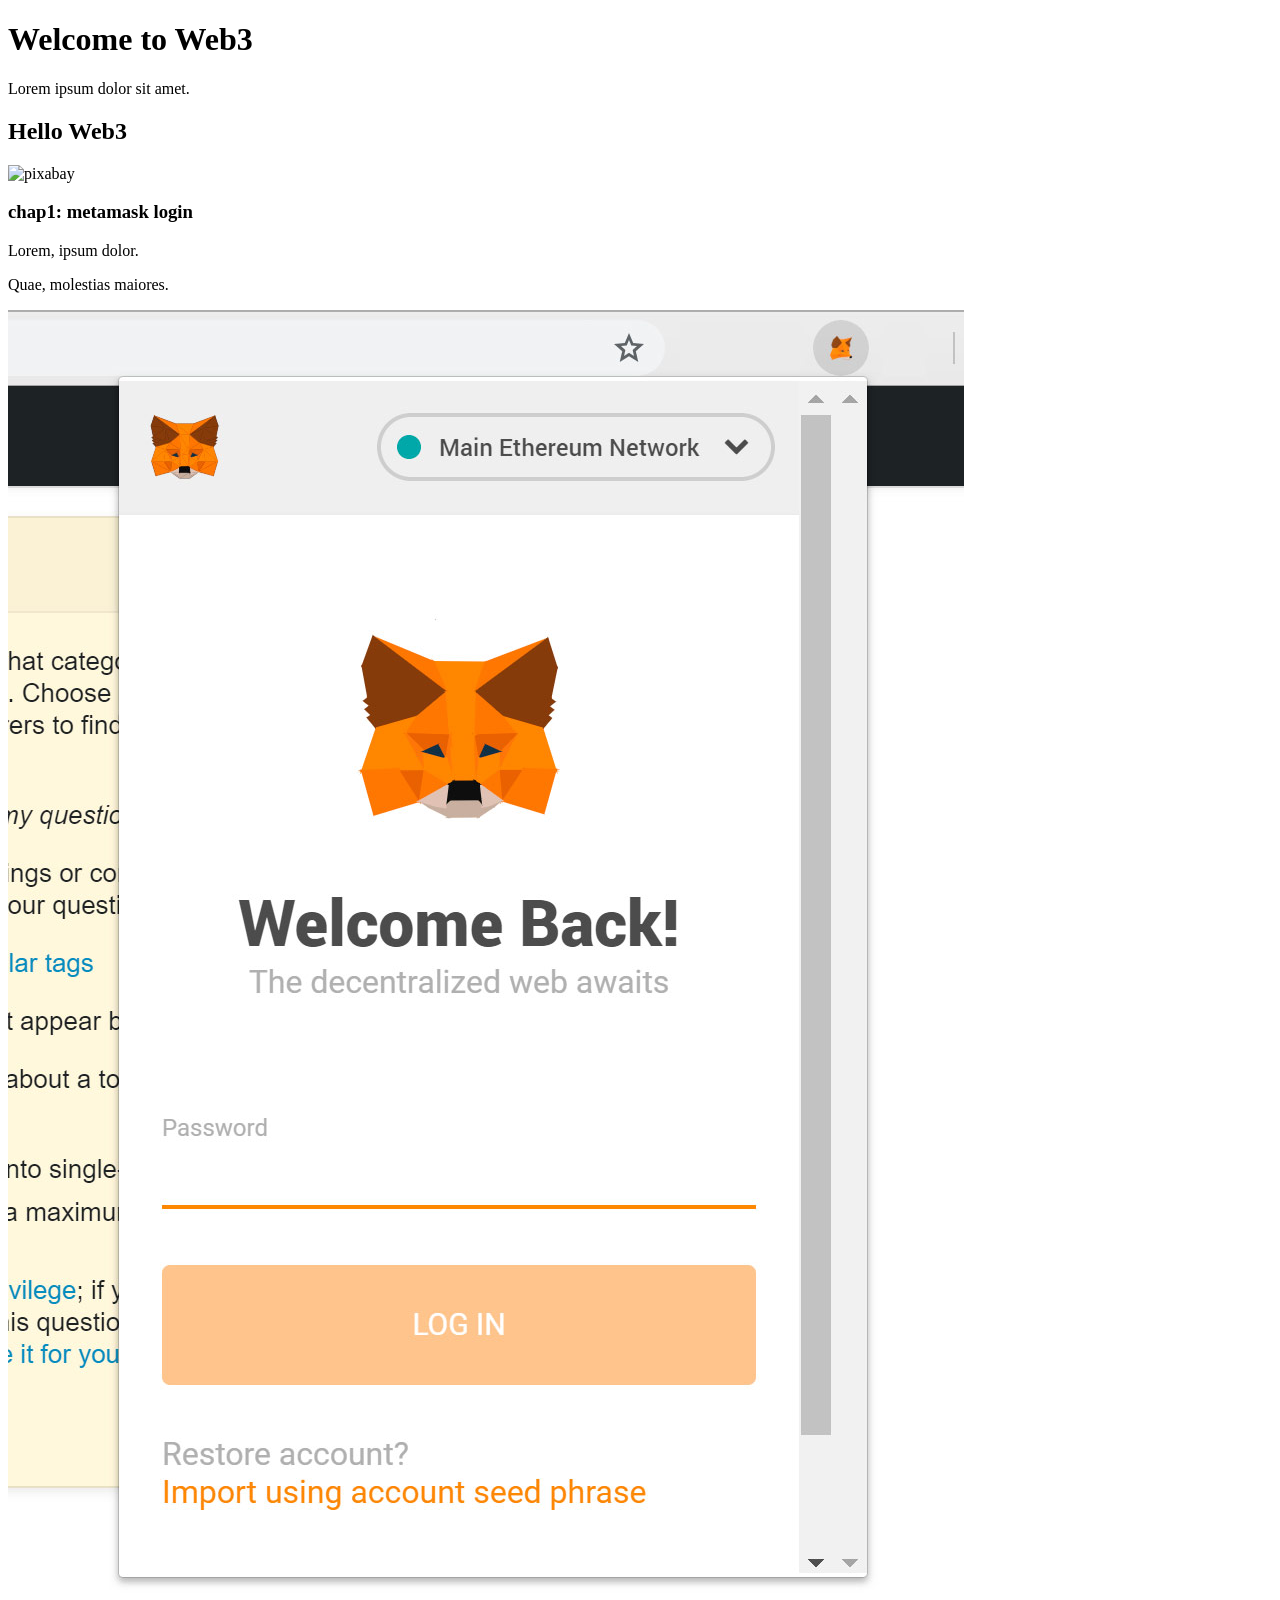
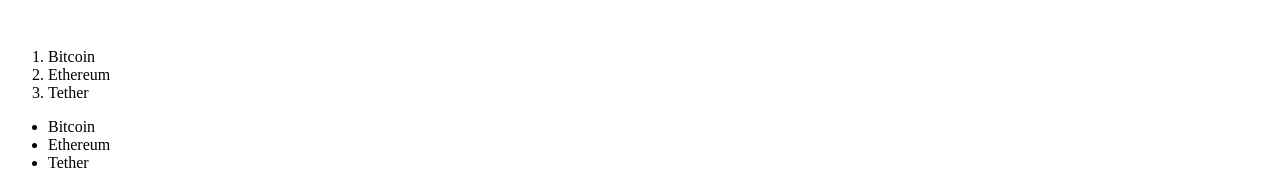
==== index.html @ d6865791 "inserting images" ====
<!DOCTYPE html>
<html lang="en">
<head>
    <meta charset="UTF-8">
    <meta http-equiv="X-UA-Compatible" content="IE=edge">
    <meta name="viewport" content="width=device-width, initial-scale=1.0">
    <title>Web3</title>
</head>
<body>
    <h1>Welcome to Web3</h1>
    <p>Lorem ipsum dolor sit amet.</p>
    <h2>Hello Web3</h2>
    <img src="https://cdn.pixabay.com/photo/2015/04/23/22/00/tree-736885_1280.jpg" alt="pixabay">
    <h3>chap1: metamask login</h3>
    <p>Lorem, ipsum dolor.</p>
    <p>Quae, molestias maiores.</p>
    <img src="./assets/metamask.jpg" alt="Metamask login">
    <ol>
        <li>Bitcoin</li>
        <li>Ethereum</li>
        <li>Tether</li>
    </ol>
    <ul>
        <li>Bitcoin</li>
        <li>Ethereum</li>
        <li>Tether</li>
    </ul>
</body>
</html>
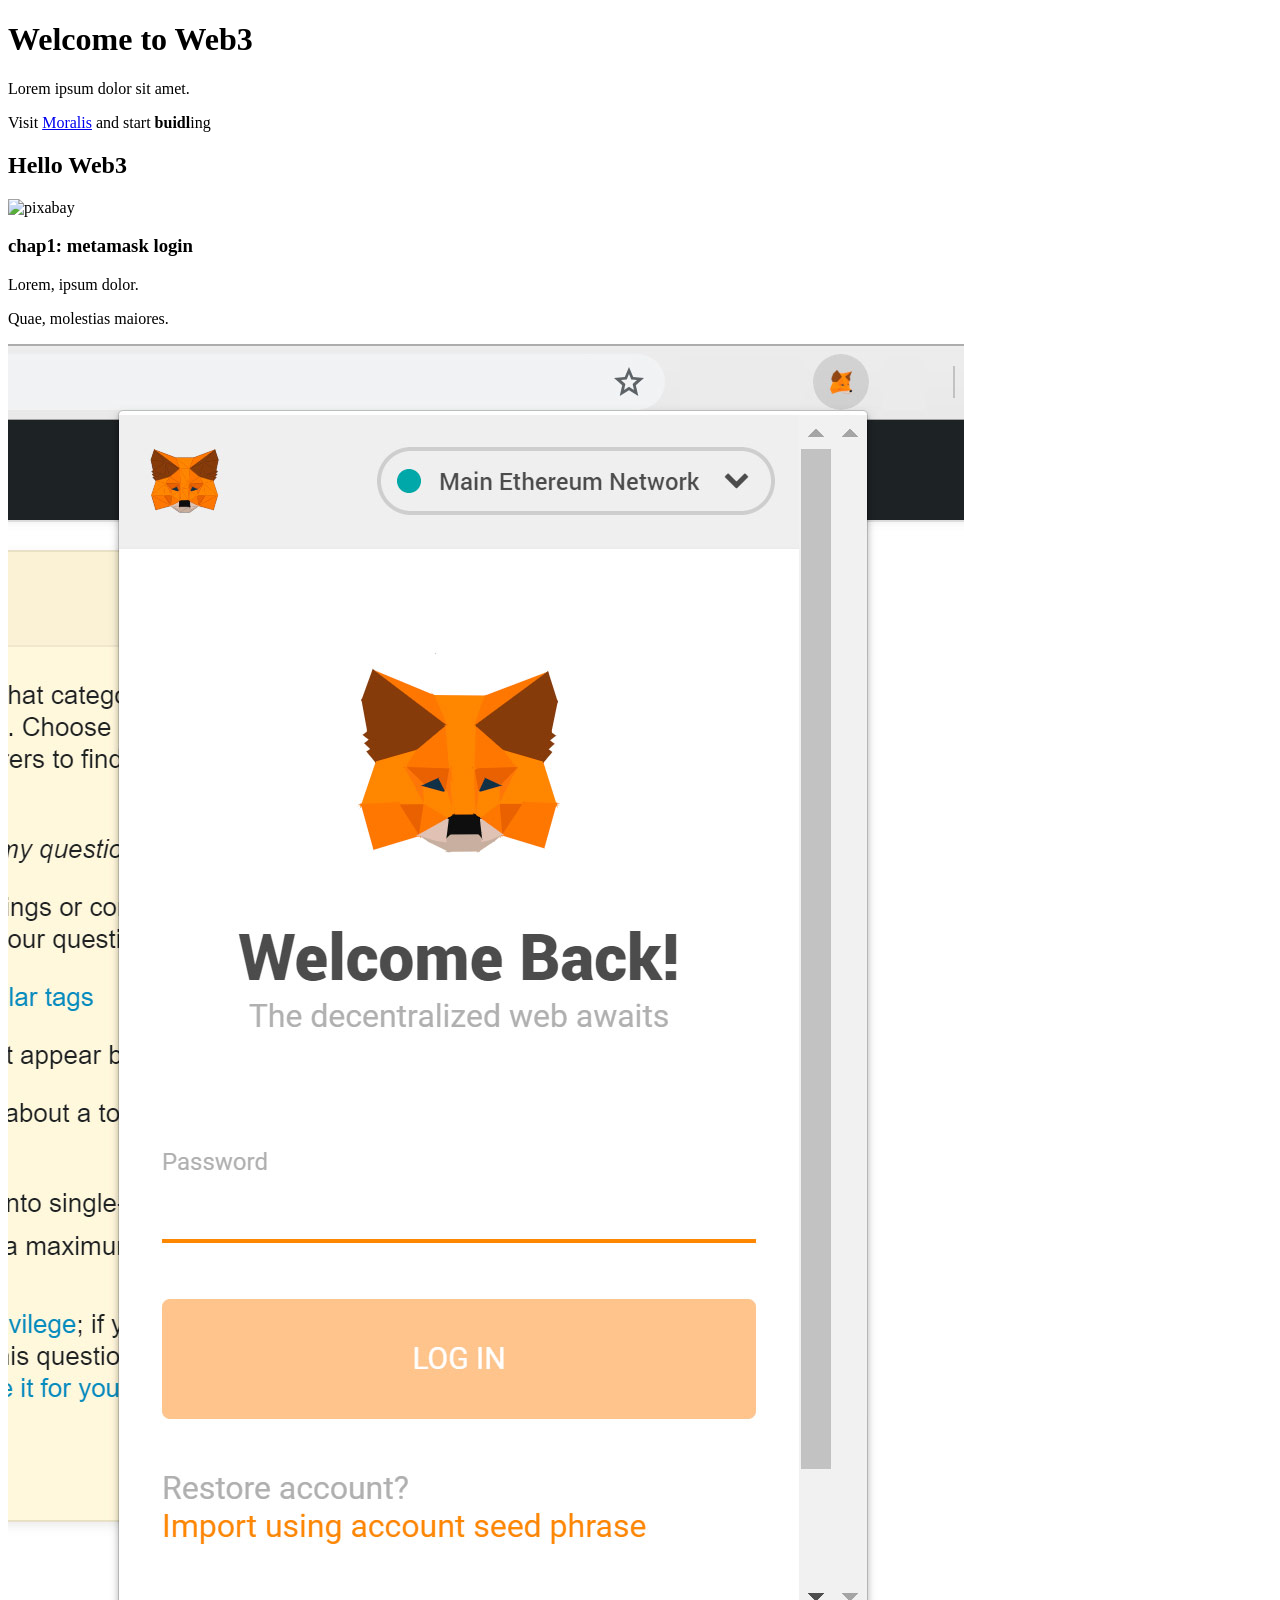
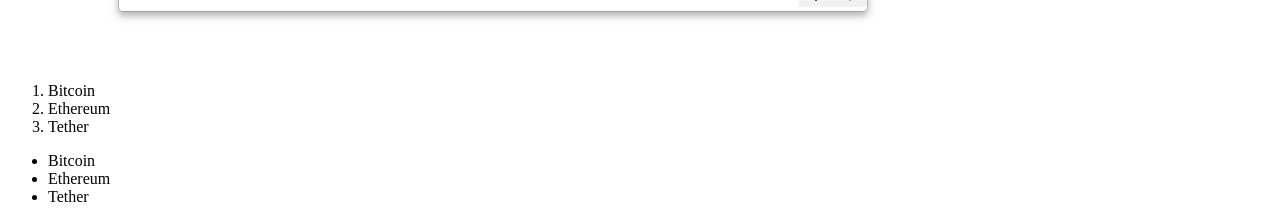
==== commit 219acc68: "links and strong text" ====
--- a/index.html
+++ b/index.html
@@ -9,6 +9,9 @@
 <body>
     <h1>Welcome to Web3</h1>
     <p>Lorem ipsum dolor sit amet.</p>
+    <p>Visit <a href="https://moralis.io" target="_blank">Moralis</a> and start 
+        <strong>buidl</strong>ing
+    </p>
     <h2>Hello Web3</h2>
     <img src="https://cdn.pixabay.com/photo/2015/04/23/22/00/tree-736885_1280.jpg" alt="pixabay">
     <h3>chap1: metamask login</h3>
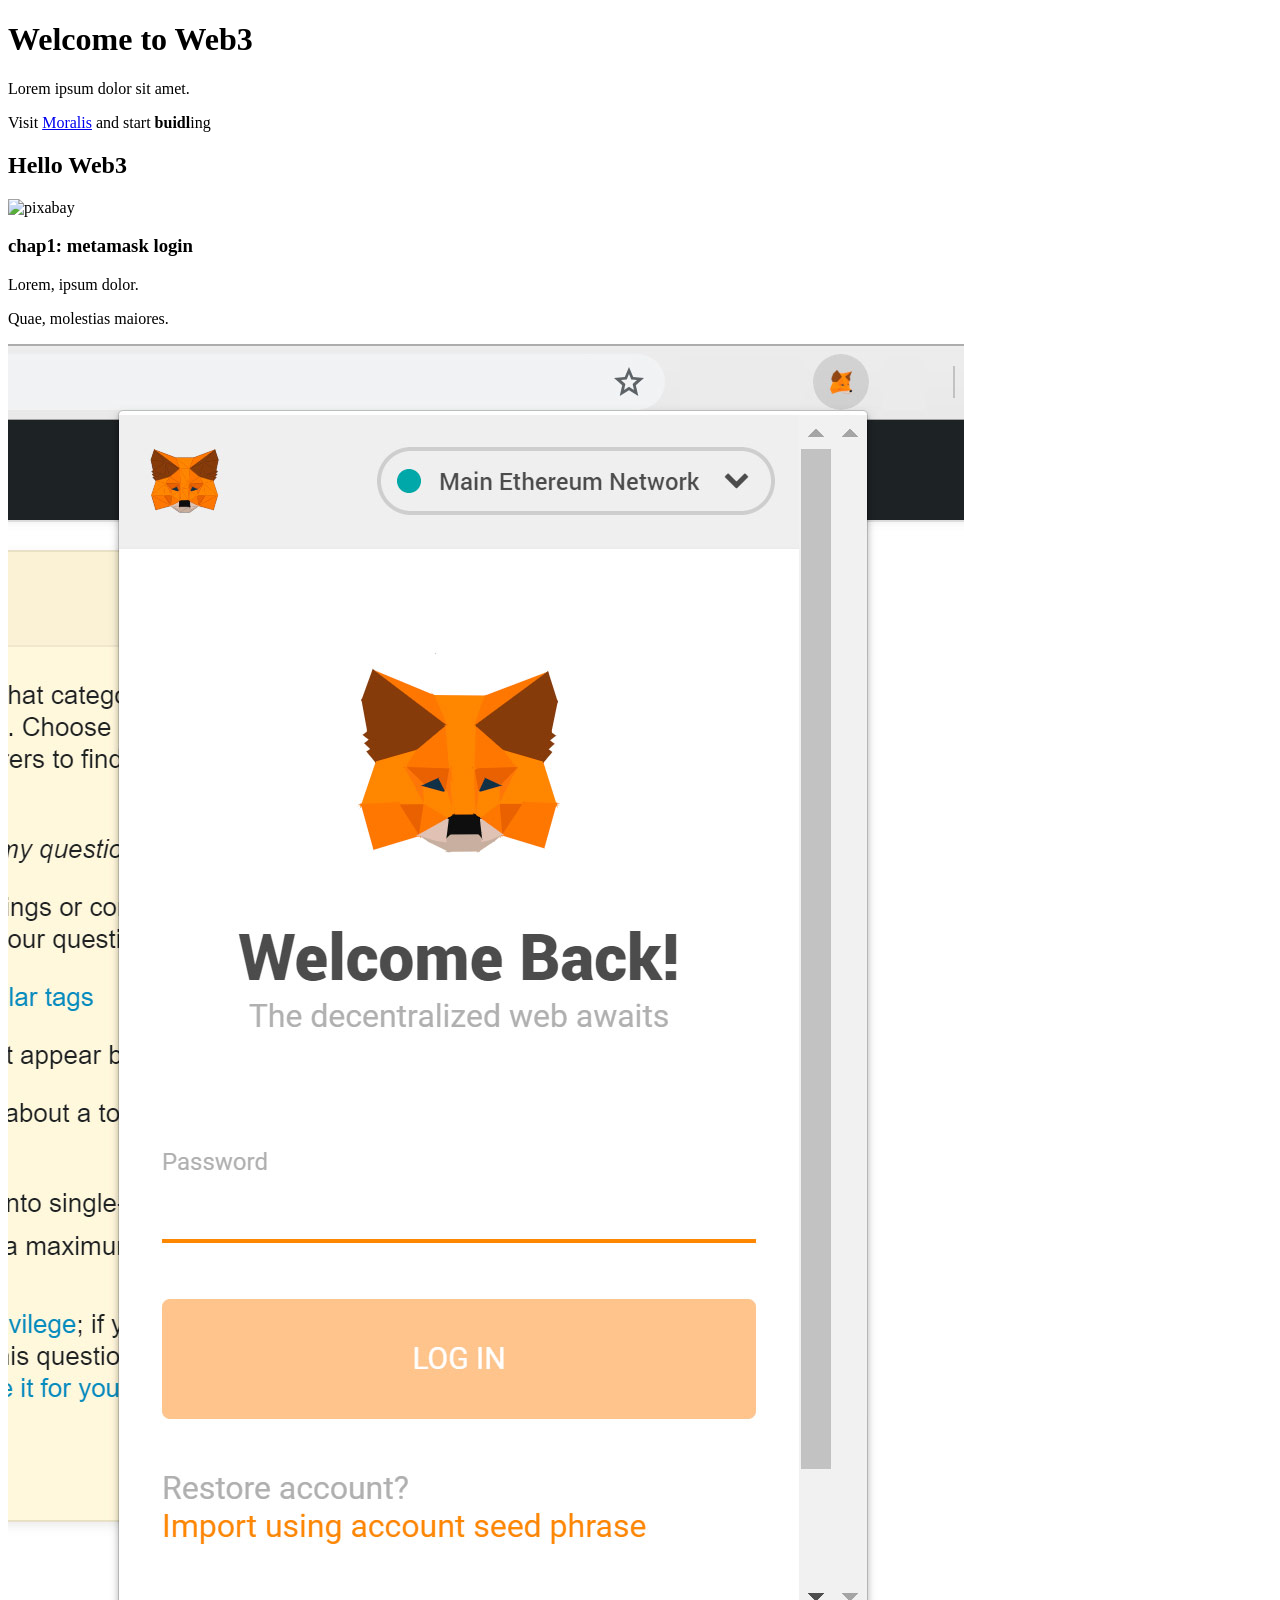
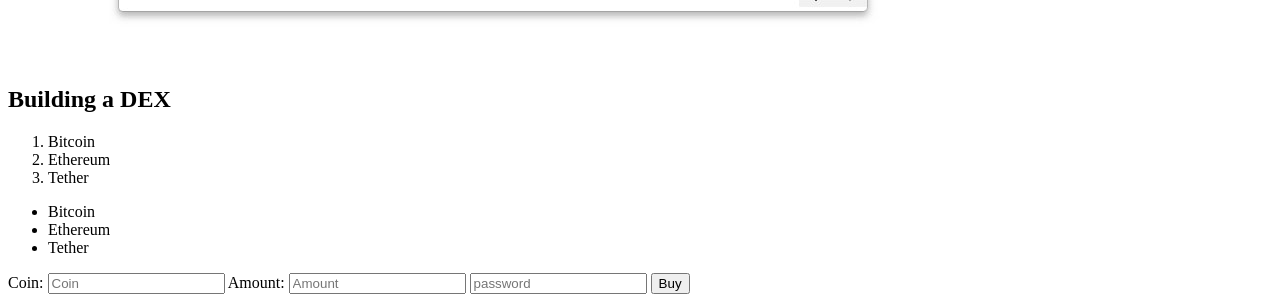
==== commit 46683a67: "forms, passwords, methods." ====
--- a/index.html
+++ b/index.html
@@ -18,6 +18,7 @@
     <p>Lorem, ipsum dolor.</p>
     <p>Quae, molestias maiores.</p>
     <img src="./assets/metamask.jpg" alt="Metamask login">
+    <h2>Building a DEX</h2>
     <ol>
         <li>Bitcoin</li>
         <li>Ethereum</li>
@@ -28,5 +29,16 @@
         <li>Ethereum</li>
         <li>Tether</li>
     </ul>
+    <form action="#" method="GET">
+        <label for="coin">Coin:</label>
+            <input id="coin" type="text" name="CoinName" placeholder="Coin" required />
+        
+        <label>Amount:
+            <input type="number" min="0" name="CoinQuantity" placeholder="Amount" required />
+        </label>
+        <input type="password" name="passowrd" placeholder="password">
+        <button type="submit">Buy</button>
+
+    </form>
 </body>
 </html>
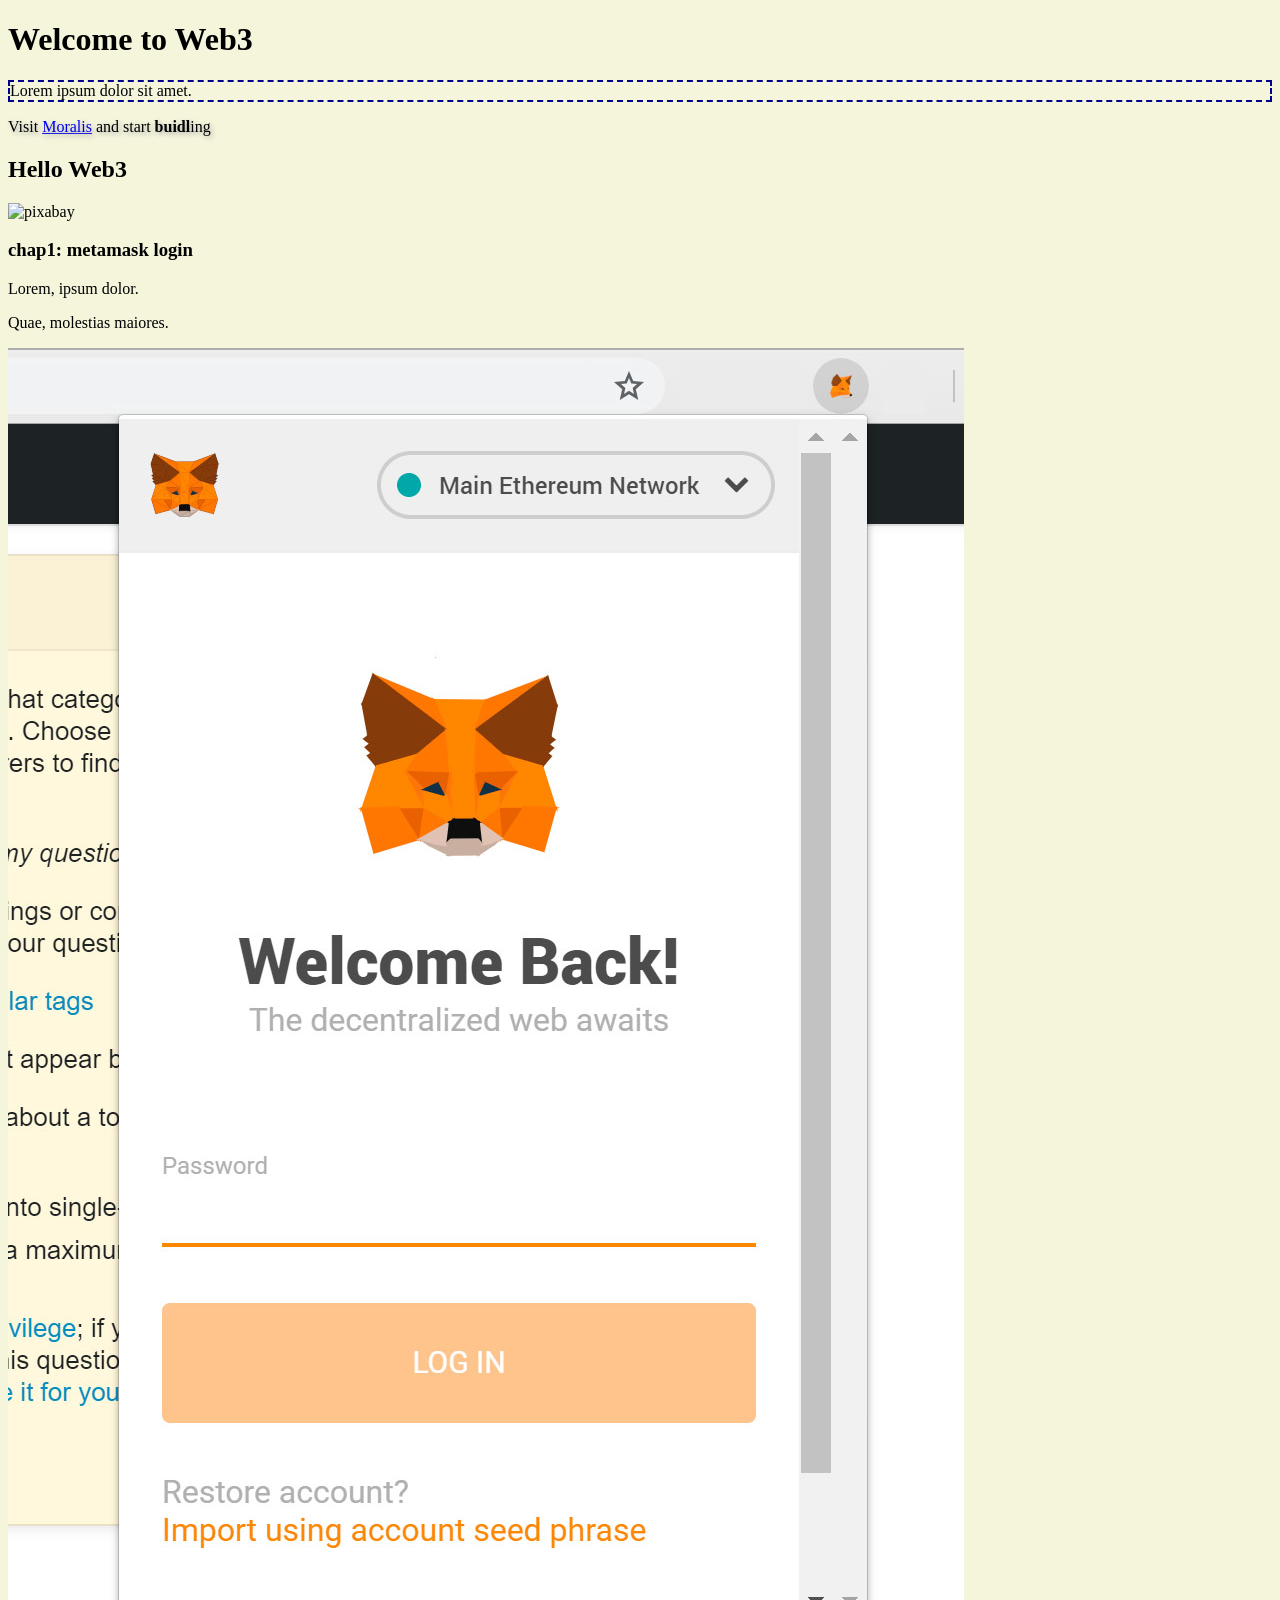
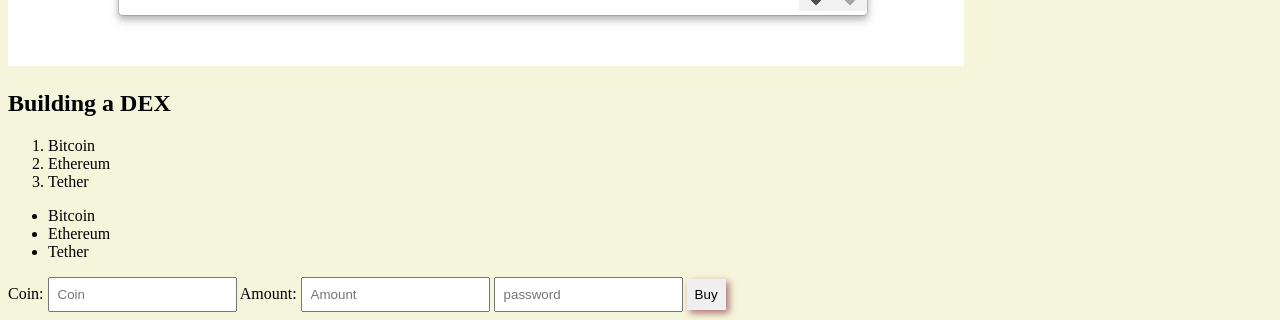
==== commit 42949cb4: "css intro" ====
--- a/index.html
+++ b/index.html
@@ -5,11 +5,12 @@
     <meta http-equiv="X-UA-Compatible" content="IE=edge">
     <meta name="viewport" content="width=device-width, initial-scale=1.0">
     <title>Web3</title>
+    <link rel="stylesheet" href="css/styles.css">
 </head>
 <body>
     <h1>Welcome to Web3</h1>
-    <p>Lorem ipsum dolor sit amet.</p>
-    <p>Visit <a href="https://moralis.io" target="_blank">Moralis</a> and start 
+    <p class="first_para">Lorem ipsum dolor sit amet.</p>
+    <p id="moralis">Visit <a href="https://moralis.io" target="_blank">Moralis</a> and start 
         <strong>buidl</strong>ing
     </p>
     <h2>Hello Web3</h2>
--- a/css/styles.css
+++ b/css/styles.css
@@ -0,0 +1,20 @@
+#moralis {
+    text-shadow: 2px 2px 5px darkgray;
+}
+
+.first_para {
+    border: 2px dashed darkblue;
+}
+
+body {
+    background-color: beige;
+}
+
+button {
+    border: none;
+    box-shadow: 3px 3px 7px rgb(172, 111, 111);
+    cursor: pointer;
+}
+[type=text], [type=number], [type=submit], [type=password] {
+    padding: 8px;
+}
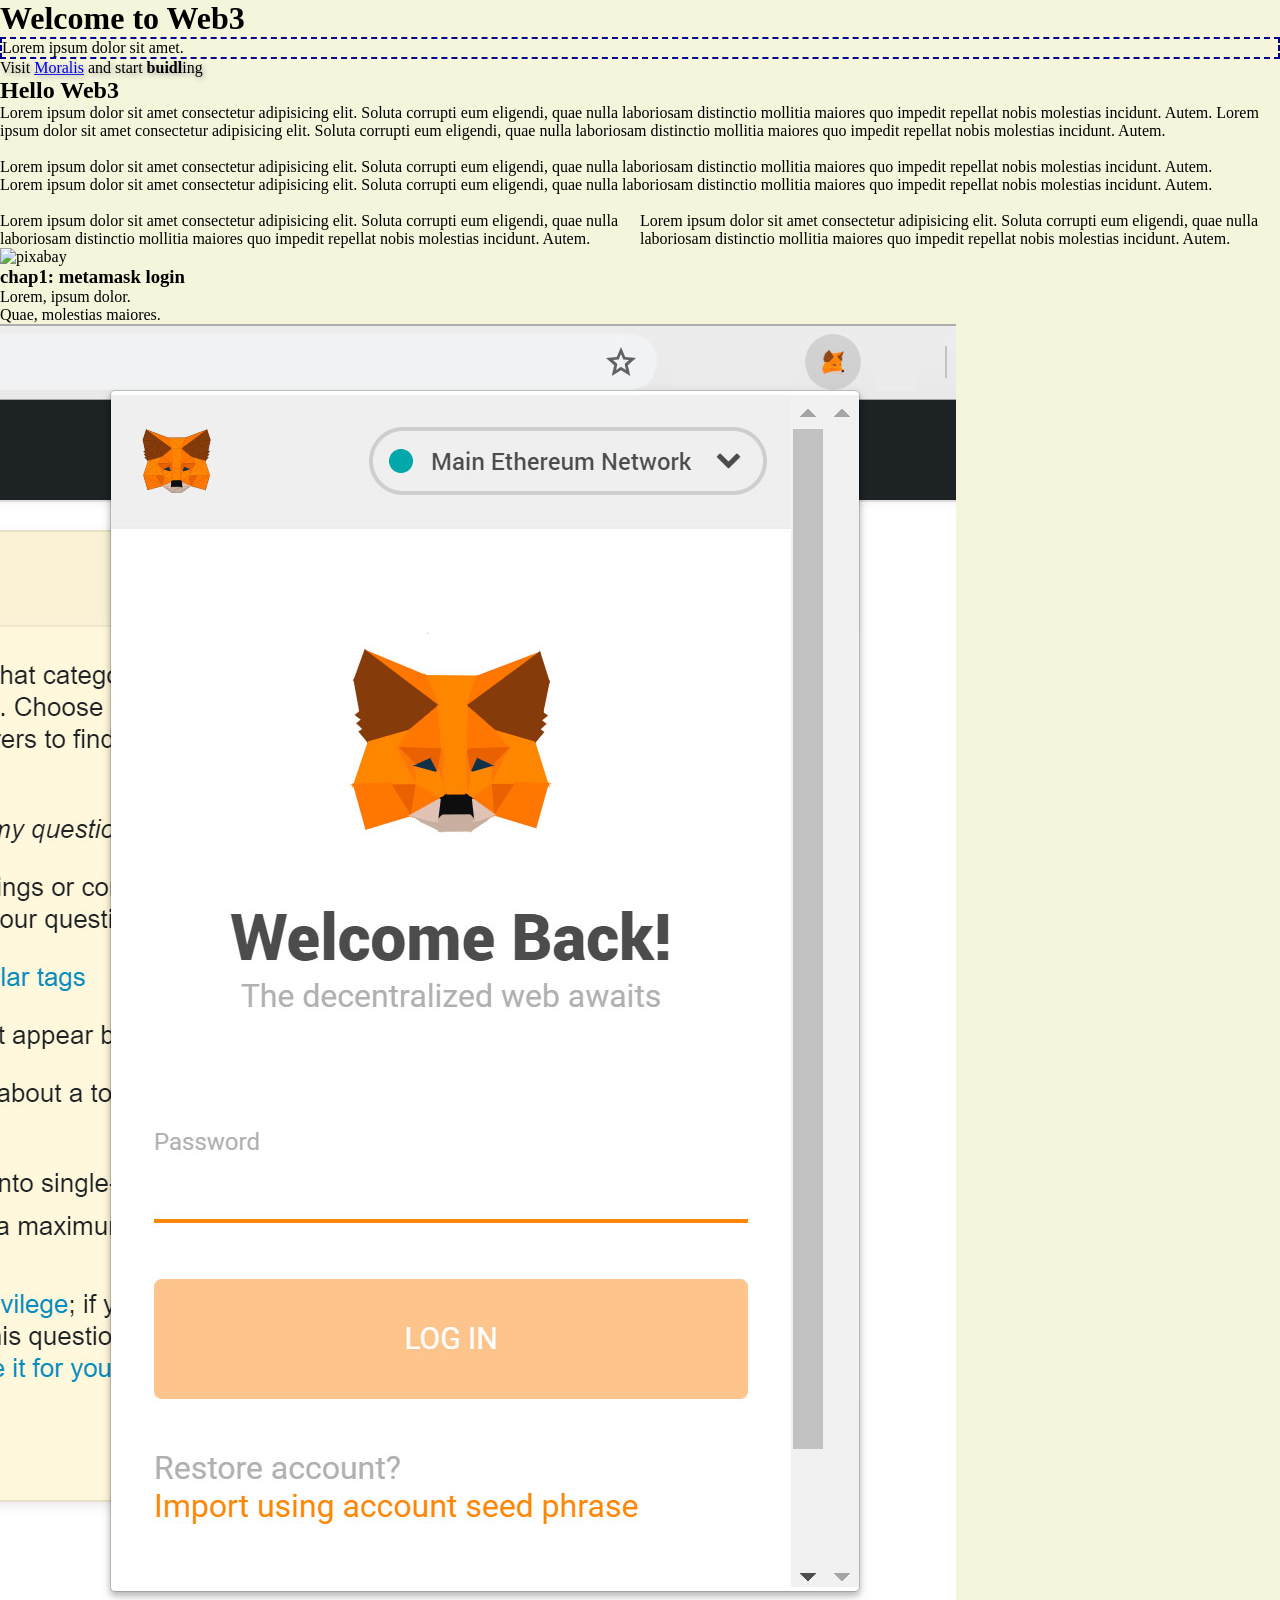
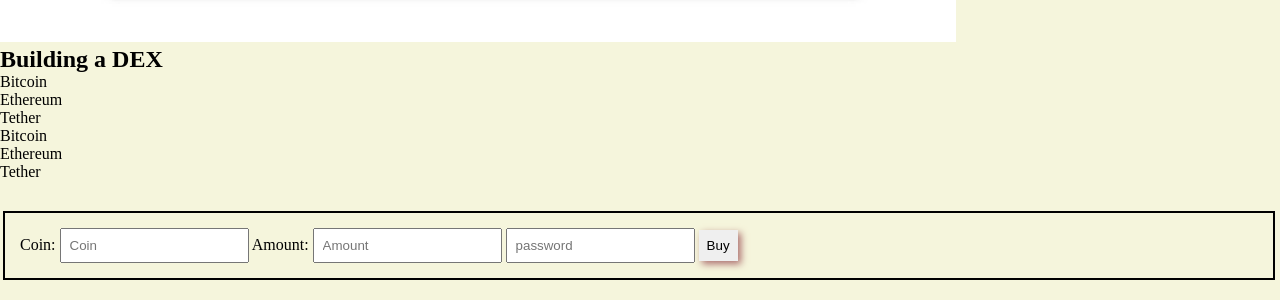
==== commit 0b2586f5: "inline, block and inline-block" ====
--- a/index.html
+++ b/index.html
@@ -14,6 +14,39 @@
         <strong>buidl</strong>ing
     </p>
     <h2>Hello Web3</h2>
+    <p class="d-inline dashed-border">Lorem ipsum dolor sit amet consectetur adipisicing elit. 
+        Soluta corrupti eum eligendi, quae nulla laboriosam 
+        distinctio mollitia maiores quo impedit repellat nobis 
+        molestias incidunt. Autem.
+    </p><!--
+    --><p class="d-inline dashed-border">Lorem ipsum dolor sit amet consectetur adipisicing elit. 
+        Soluta corrupti eum eligendi, quae nulla laboriosam 
+        distinctio mollitia maiores quo impedit repellat nobis 
+        molestias incidunt. Autem.
+    </p>
+    <p>&nbsp;</p>
+    <p class="d-block dashed-border">Lorem ipsum dolor sit amet consectetur adipisicing elit. 
+        Soluta corrupti eum eligendi, quae nulla laboriosam 
+        distinctio mollitia maiores quo impedit repellat nobis 
+        molestias incidunt. Autem.
+    </p><!--
+    --><p class="d-block dashed-border">Lorem ipsum dolor sit amet consectetur adipisicing elit. 
+        Soluta corrupti eum eligendi, quae nulla laboriosam 
+        distinctio mollitia maiores quo impedit repellat nobis 
+        molestias incidunt. Autem.
+    </p>
+    <p>&nbsp;</p>
+    <p class="d-inline-block dashed-border">Lorem ipsum dolor sit amet consectetur adipisicing elit. 
+        Soluta corrupti eum eligendi, quae nulla laboriosam 
+        distinctio mollitia maiores quo impedit repellat nobis 
+        molestias incidunt. Autem.
+    </p><!--
+    --><p class="d-inline-block dashed-border">Lorem ipsum dolor sit amet consectetur adipisicing elit. 
+        Soluta corrupti eum eligendi, quae nulla laboriosam 
+        distinctio mollitia maiores quo impedit repellat nobis 
+        molestias incidunt. Autem.
+    </p>
+
     <img src="https://cdn.pixabay.com/photo/2015/04/23/22/00/tree-736885_1280.jpg" alt="pixabay">
     <h3>chap1: metamask login</h3>
     <p>Lorem, ipsum dolor.</p>
--- a/css/styles.css
+++ b/css/styles.css
@@ -1,3 +1,9 @@
+* {
+    margin: 0;
+    padding: 0;
+    box-sizing:border-box;
+}
+
 #moralis {
     text-shadow: 2px 2px 5px darkgray;
 }
@@ -10,11 +16,35 @@
     background-color: beige;
 }
 
+.dashed-border {
+    border: 0px dashed darkblue;
+}
+
+.d-inline {
+    display: inline;
+}
+
+.d-block {
+    display: block;
+}
+
+
+.d-inline-block {
+    display: inline-block;
+    width: 50%;
+}
+
 button {
     border: none;
     box-shadow: 3px 3px 7px rgb(172, 111, 111);
     cursor: pointer;
 }
+
+form {
+    padding: 15px;
+    border: 2px solid black;
+    margin: 30px 5px 20px 3px;
+}
 [type=text], [type=number], [type=submit], [type=password] {
     padding: 8px;
 }
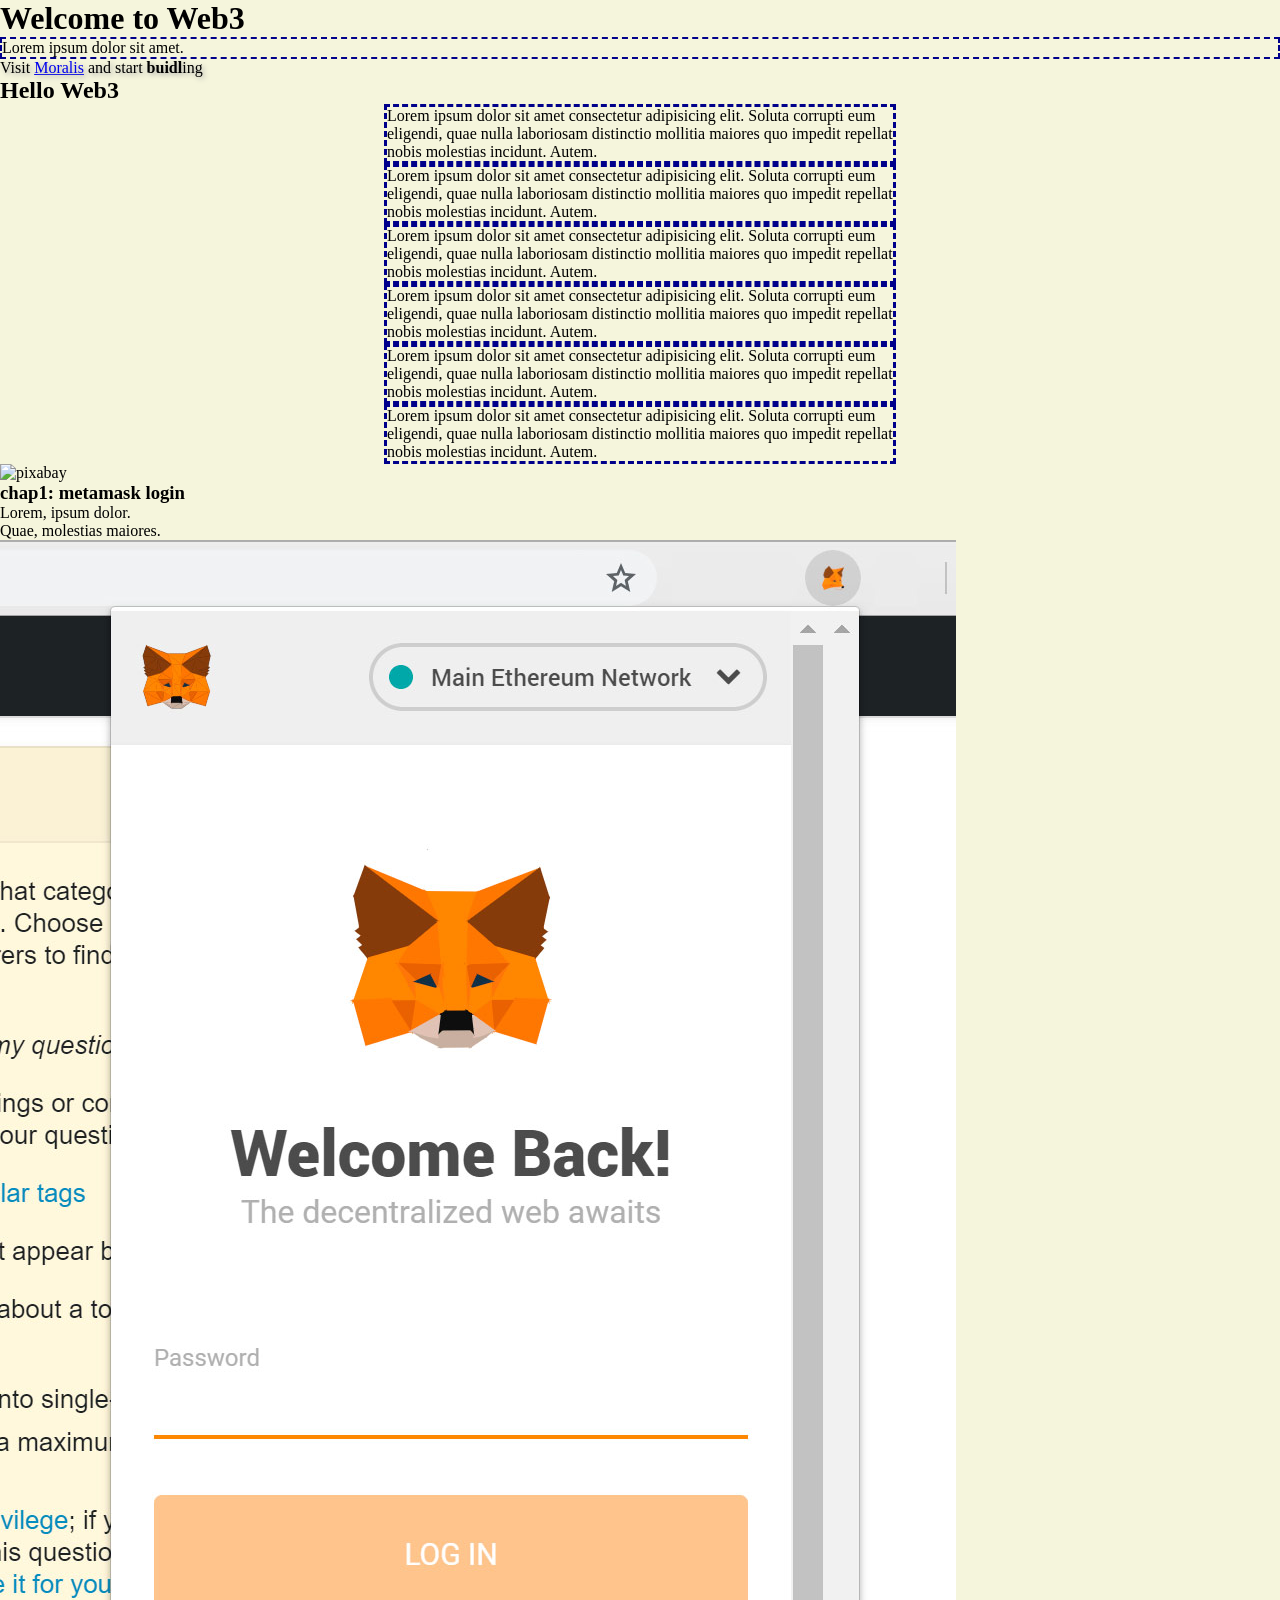
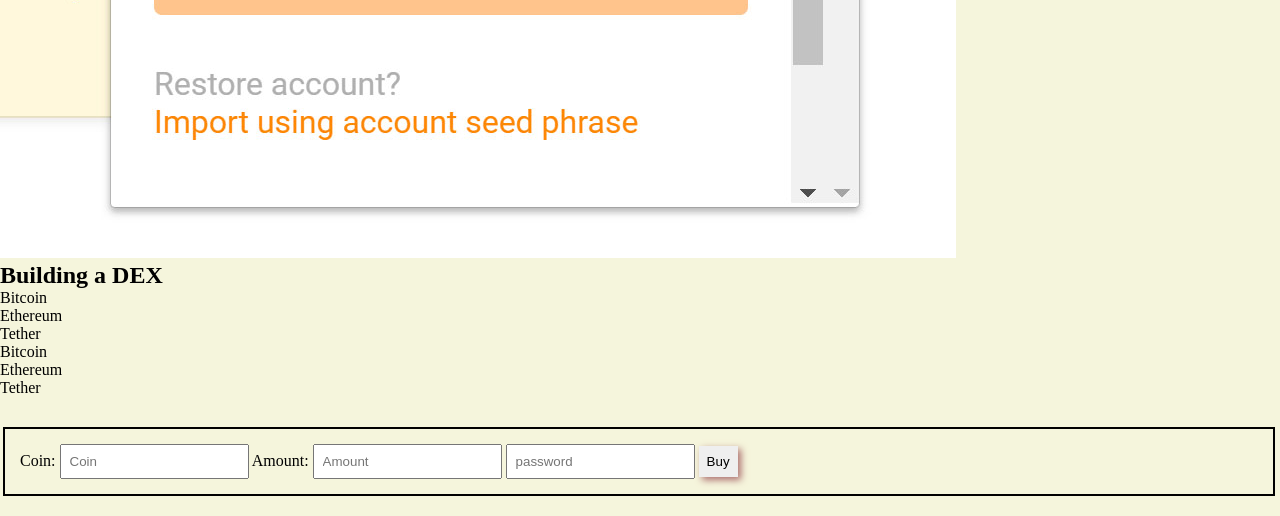
==== commit cedbf430: "flex box" ====
--- a/index.html
+++ b/index.html
@@ -14,38 +14,38 @@
         <strong>buidl</strong>ing
     </p>
     <h2>Hello Web3</h2>
-    <p class="d-inline dashed-border">Lorem ipsum dolor sit amet consectetur adipisicing elit. 
-        Soluta corrupti eum eligendi, quae nulla laboriosam 
-        distinctio mollitia maiores quo impedit repellat nobis 
-        molestias incidunt. Autem.
-    </p><!--
-    --><p class="d-inline dashed-border">Lorem ipsum dolor sit amet consectetur adipisicing elit. 
-        Soluta corrupti eum eligendi, quae nulla laboriosam 
-        distinctio mollitia maiores quo impedit repellat nobis 
-        molestias incidunt. Autem.
-    </p>
-    <p>&nbsp;</p>
-    <p class="d-block dashed-border">Lorem ipsum dolor sit amet consectetur adipisicing elit. 
-        Soluta corrupti eum eligendi, quae nulla laboriosam 
-        distinctio mollitia maiores quo impedit repellat nobis 
-        molestias incidunt. Autem.
-    </p><!--
-    --><p class="d-block dashed-border">Lorem ipsum dolor sit amet consectetur adipisicing elit. 
-        Soluta corrupti eum eligendi, quae nulla laboriosam 
-        distinctio mollitia maiores quo impedit repellat nobis 
-        molestias incidunt. Autem.
-    </p>
-    <p>&nbsp;</p>
-    <p class="d-inline-block dashed-border">Lorem ipsum dolor sit amet consectetur adipisicing elit. 
-        Soluta corrupti eum eligendi, quae nulla laboriosam 
-        distinctio mollitia maiores quo impedit repellat nobis 
-        molestias incidunt. Autem.
-    </p><!--
-    --><p class="d-inline-block dashed-border">Lorem ipsum dolor sit amet consectetur adipisicing elit. 
-        Soluta corrupti eum eligendi, quae nulla laboriosam 
-        distinctio mollitia maiores quo impedit repellat nobis 
-        molestias incidunt. Autem.
-    </p>
+    <div class="column-container">
+        <p class="dashed-border column">Lorem ipsum dolor sit amet consectetur adipisicing elit. 
+            Soluta corrupti eum eligendi, quae nulla laboriosam 
+            distinctio mollitia maiores quo impedit repellat nobis 
+            molestias incidunt. Autem.
+        </p>
+        <p class="dashed-border column">Lorem ipsum dolor sit amet consectetur adipisicing elit. 
+            Soluta corrupti eum eligendi, quae nulla laboriosam 
+            distinctio mollitia maiores quo impedit repellat nobis 
+            molestias incidunt. Autem.
+        </p>
+        <p class="dashed-border column">Lorem ipsum dolor sit amet consectetur adipisicing elit. 
+            Soluta corrupti eum eligendi, quae nulla laboriosam 
+            distinctio mollitia maiores quo impedit repellat nobis 
+            molestias incidunt. Autem.
+        </p><p class="dashed-border column">Lorem ipsum dolor sit amet consectetur adipisicing elit. 
+            Soluta corrupti eum eligendi, quae nulla laboriosam 
+            distinctio mollitia maiores quo impedit repellat nobis 
+            molestias incidunt. Autem.
+        </p>
+        <p class=" dashed-border column">Lorem ipsum dolor sit amet consectetur adipisicing elit. 
+            Soluta corrupti eum eligendi, quae nulla laboriosam 
+            distinctio mollitia maiores quo impedit repellat nobis 
+            molestias incidunt. Autem.
+        </p>
+        <p class="dashed-border column">Lorem ipsum dolor sit amet consectetur adipisicing elit. 
+            Soluta corrupti eum eligendi, quae nulla laboriosam 
+            distinctio mollitia maiores quo impedit repellat nobis 
+            molestias incidunt. Autem.
+        </p>
+    </div>
+
 
     <img src="https://cdn.pixabay.com/photo/2015/04/23/22/00/tree-736885_1280.jpg" alt="pixabay">
     <h3>chap1: metamask login</h3>
--- a/css/styles.css
+++ b/css/styles.css
@@ -17,21 +17,18 @@
 }
 
 .dashed-border {
-    border: 0px dashed darkblue;
+    border: dashed darkblue;
 }
 
-.d-inline {
-    display: inline;
+.column-container {
+    display: flex;
+    flex-direction: column;
+    flex-wrap: wrap;
+    align-items: center;
 }
 
-.d-block {
-    display: block;
-}
-
-
-.d-inline-block {
-    display: inline-block;
-    width: 50%;
+.column {
+    width: 40%;
 }
 
 button {
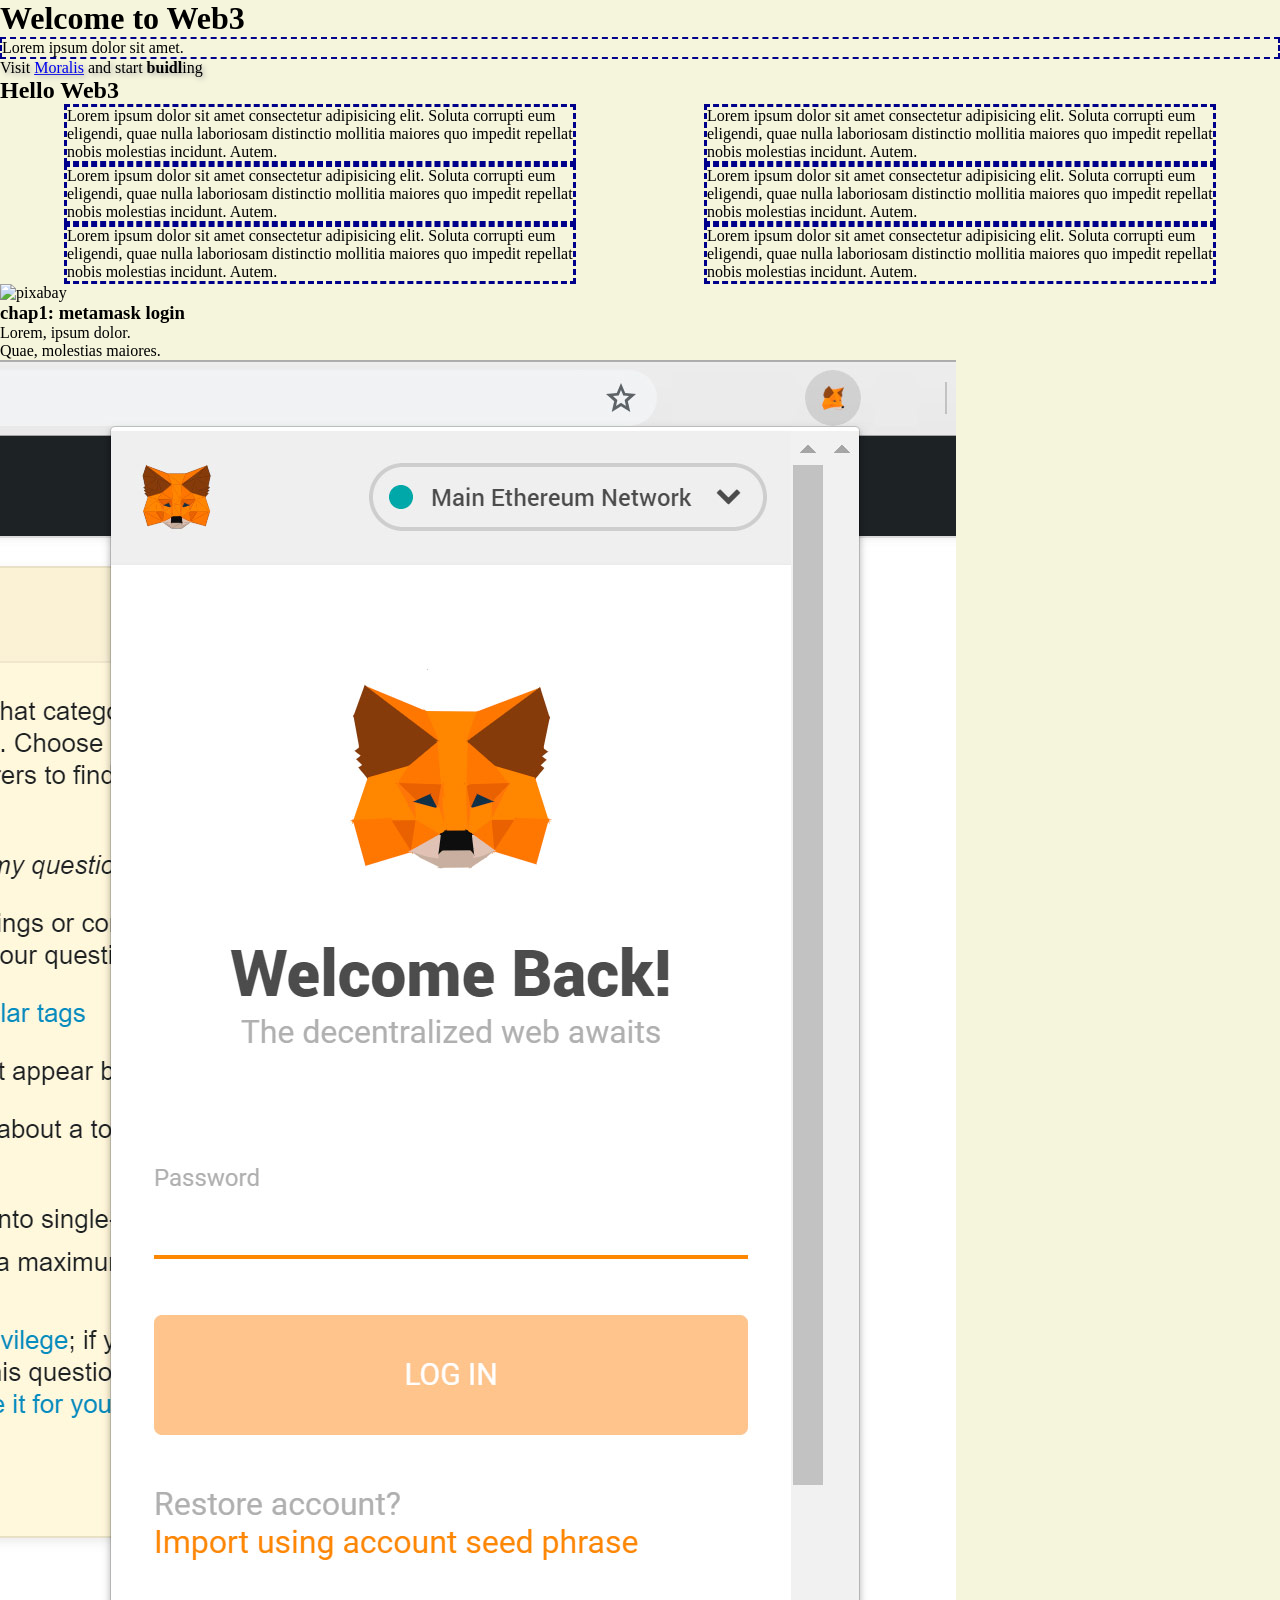
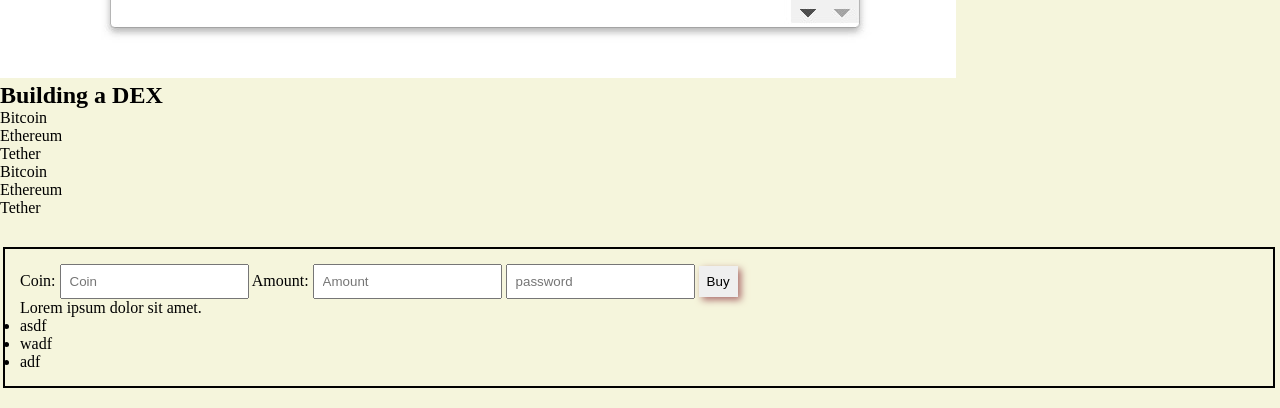
==== commit 03cf6d4b: "added some demo text" ====
--- a/index.html
+++ b/index.html
@@ -72,7 +72,12 @@
         </label>
         <input type="password" name="passowrd" placeholder="password">
         <button type="submit">Buy</button>
-
+<p>Lorem ipsum dolor sit amet.</p>
+<ul>
+    <li>asdf</li>
+    <li>wadf</li>
+    <li>adf</li>
+</ul>
     </form>
 </body>
 </html>
--- a/css/styles.css
+++ b/css/styles.css
@@ -22,9 +22,8 @@
 
 .column-container {
     display: flex;
-    flex-direction: column;
     flex-wrap: wrap;
-    align-items: center;
+    justify-content: space-around;
 }
 
 .column {
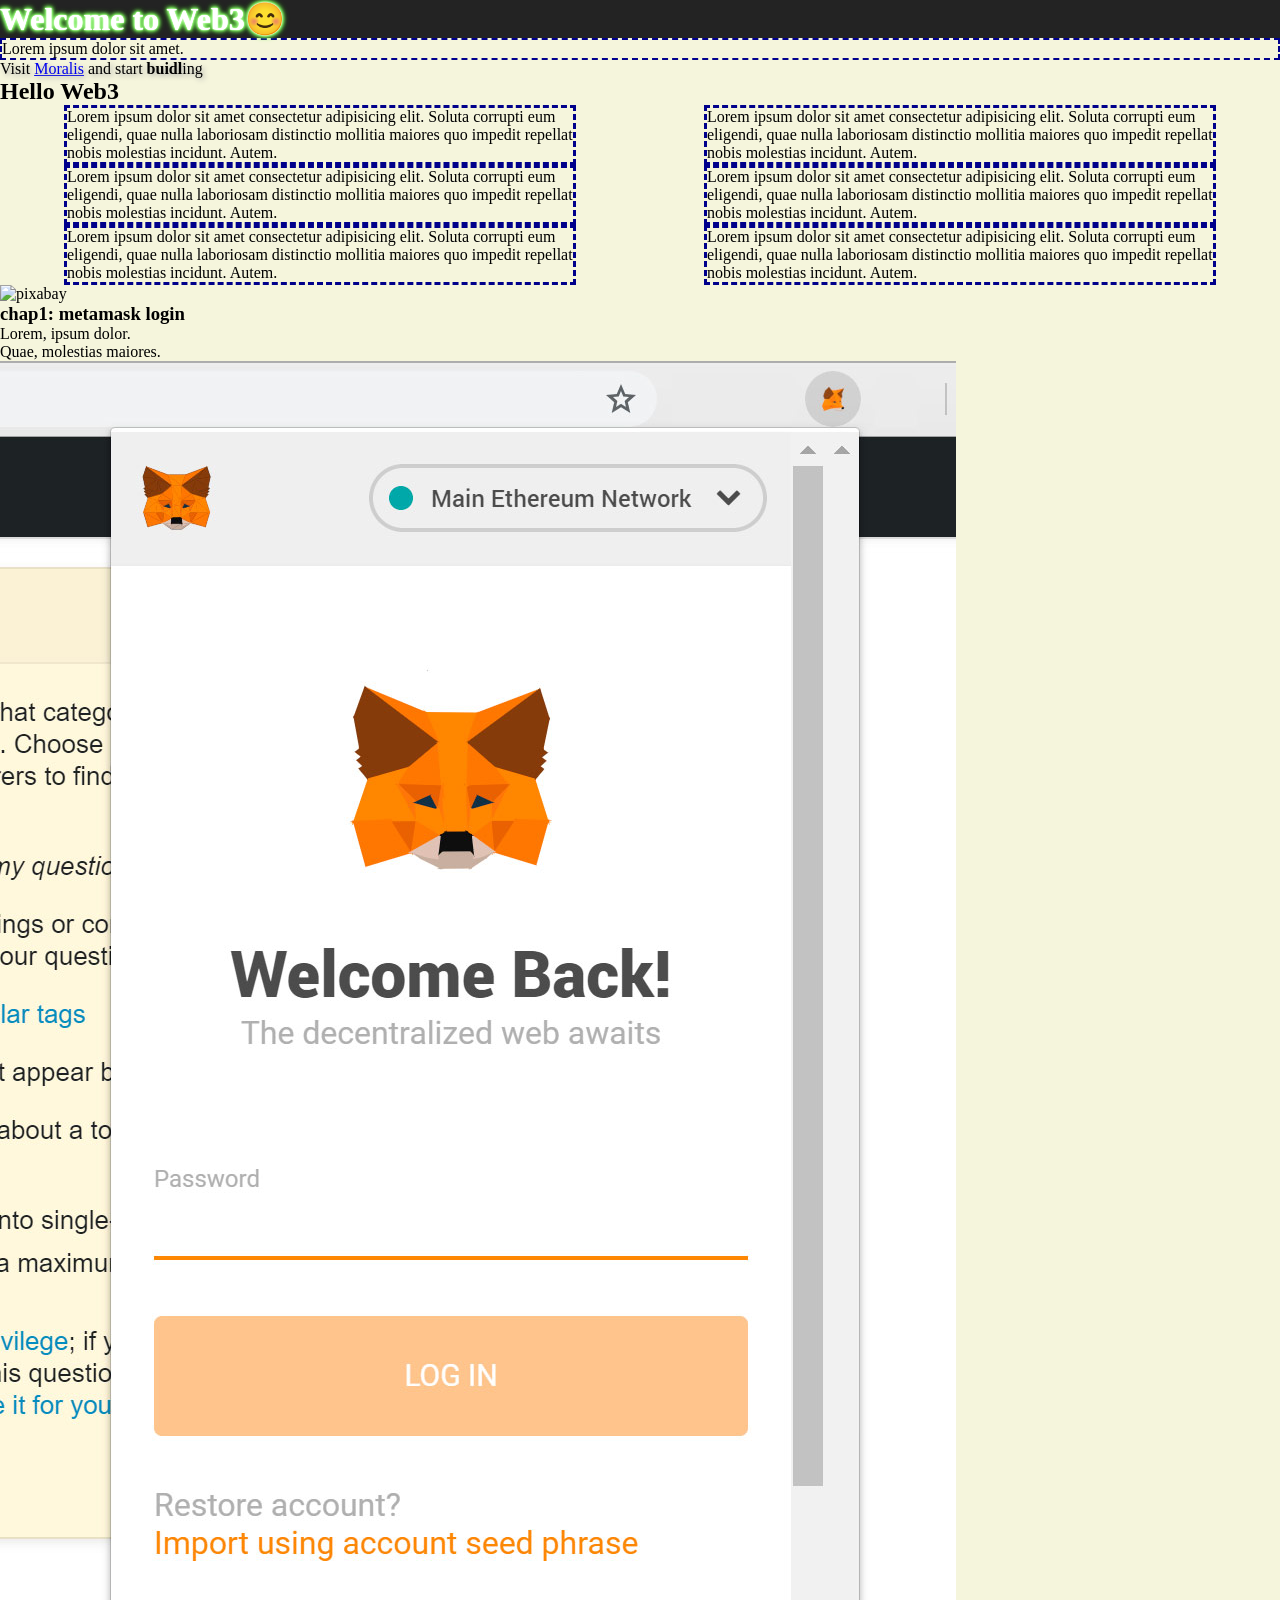
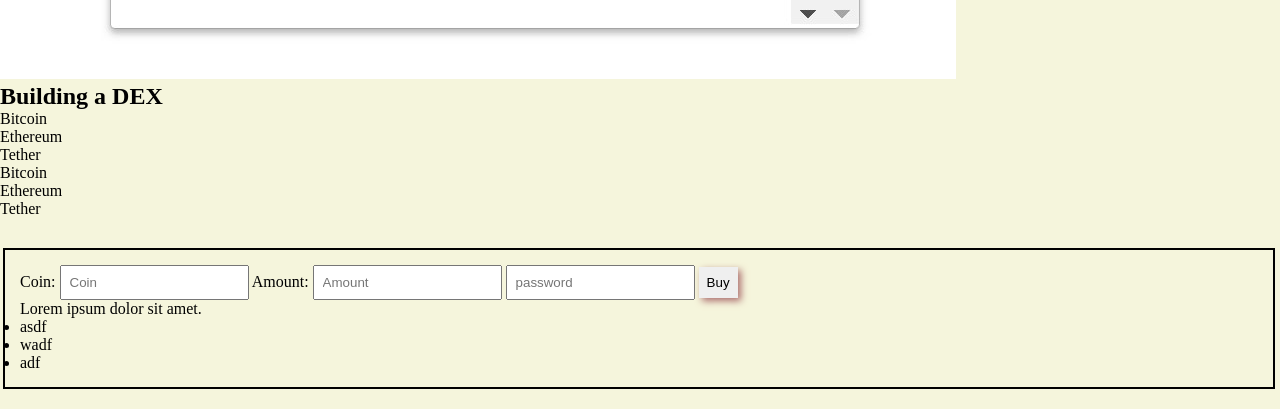
==== commit be124e65: "import html/css cheat sheet" ====
--- a/index.html
+++ b/index.html
@@ -8,7 +8,7 @@
     <link rel="stylesheet" href="css/styles.css">
 </head>
 <body>
-    <h1>Welcome to Web3</h1>
+    <h1 id="demotext">Welcome to Web3&#128522;</h1>
     <p class="first_para">Lorem ipsum dolor sit amet.</p>
     <p id="moralis">Visit <a href="https://moralis.io" target="_blank">Moralis</a> and start 
         <strong>buidl</strong>ing
--- a/css/styles.css
+++ b/css/styles.css
@@ -44,3 +44,11 @@
 [type=text], [type=number], [type=submit], [type=password] {
     padding: 8px;
 }
+
+#demotext {
+    color: #FFFFFF;
+    background: #232323;
+    text-shadow: 0 0 5px #FFF, 0 0 1px #FFF, 0 0 1px #FFF, 0 0 2px #49ff18, 0 0 3px #49FF18, 0 0 4px #49FF18, 0 0 5px #49FF18, 0 0 7px #49ff18;
+    color: #FFFFFF;
+    background: #232323;
+    }
